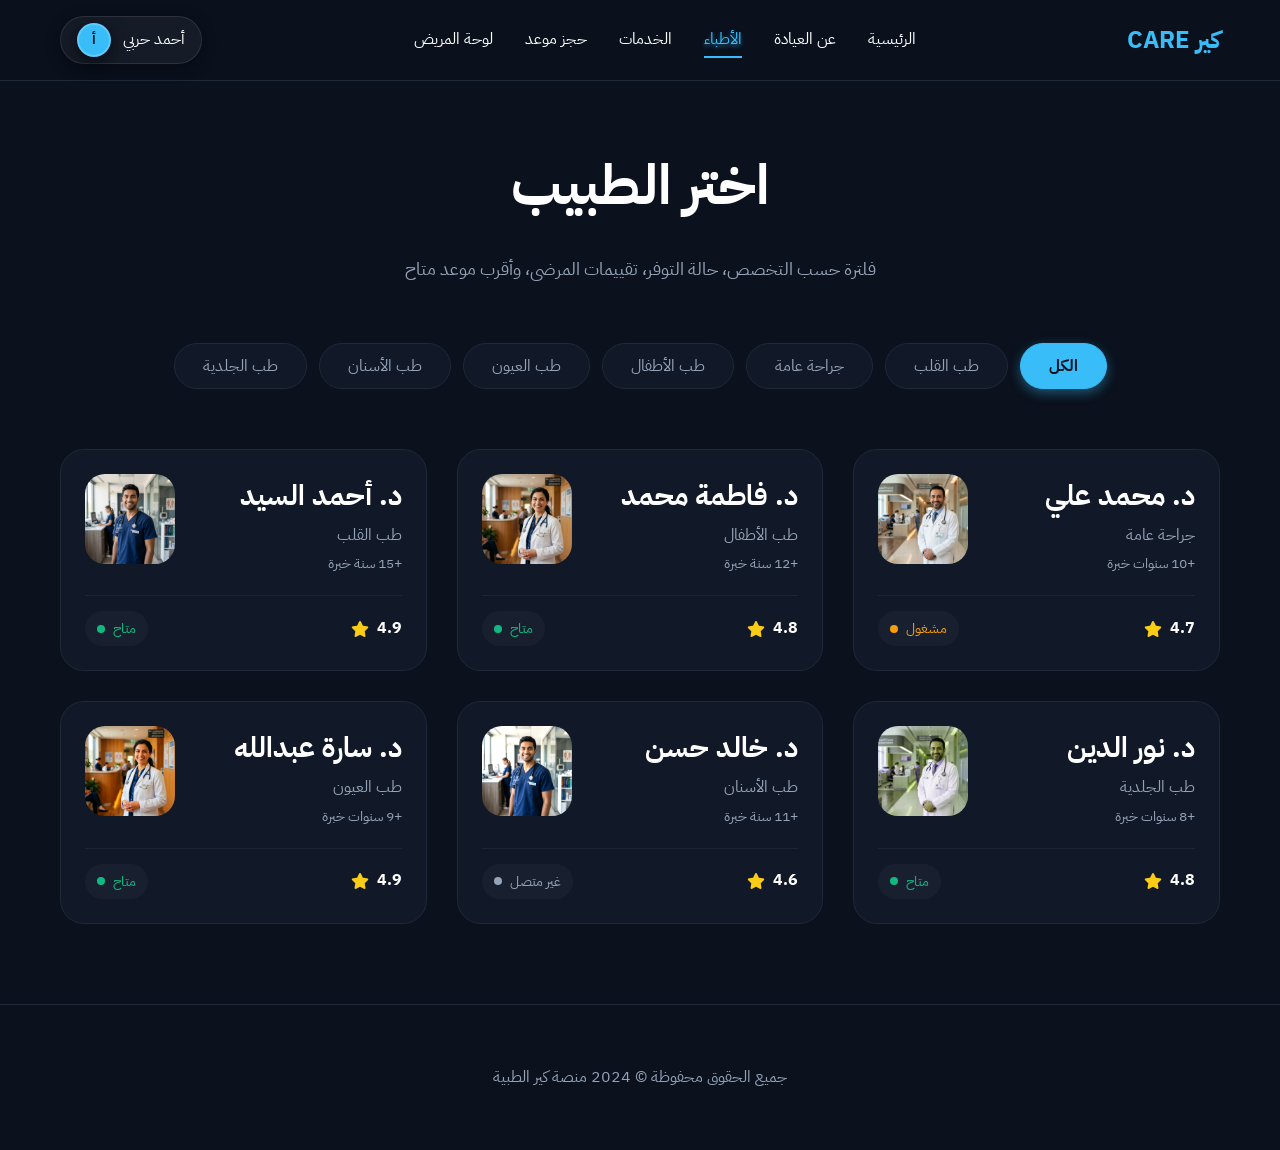
==== Harby/index.html @ 59b9f3dc "path" ====
<!DOCTYPE html>
<html lang="ar" dir="rtl">

<head>
    <meta charset="UTF-8">
    <meta name="viewport" content="width=device-width, initial-scale=1.0">
    <title>اختر طبيبك</title>
    <link rel="stylesheet" href="style.css">
    <link rel="stylesheet" href="https://cdnjs.cloudflare.com/ajax/libs/font-awesome/6.4.0/css/all.min.css">
</head>

<body>
    <nav>
        <div class="container nav-content">
            <div class="logo">
                <h2 style="color: var(--primary); font-weight: 800;">كير CARE</h2>
            </div>
            <div class="nav-links">
                <a href="test.html">الرئيسية</a>
                <a href="about.html">عن العيادة</a>
                <a href="index.html" class="active">الأطباء</a>
                <a href="services.html">الخدمات</a>
                <a href="booking.html">حجز موعد</a>
                <a href="dashboard.html">لوحة المريض</a>
            </div>
            <div class="user-profile">
                <span>أحمد حربي</span>
                <div class="avatar">أ</div>
            </div>
        </div>
    </nav>

    <header class="container page-header">
        <h1>اختر الطبيب</h1>
        <p>فلترة حسب التخصص، حالة التوفر، تقييمات المرضى، وأقرب موعد متاح</p>
    </header>

    <div class="container">
        <div class="filter-container">
            <button class="filter-chip active" onclick="filterDoctors('الكل', this)">الكل</button>
            <button class="filter-chip" onclick="filterDoctors('طب القلب', this)">طب القلب</button>
            <button class="filter-chip" onclick="filterDoctors('جراحة عامة', this)">جراحة عامة</button>
            <button class="filter-chip" onclick="filterDoctors('طب الأطفال', this)">طب الأطفال</button>
            <button class="filter-chip" onclick="filterDoctors('طب العيون', this)">طب العيون</button>
            <button class="filter-chip" onclick="filterDoctors('طب الأسنان', this)">طب الأسنان</button>
            <button class="filter-chip" onclick="filterDoctors('طب الجلدية', this)">طب الجلدية</button>
        </div>

        <div class="doctor-grid" id="doctorGrid">
            <!-- ----------------------------------------------------------------------------------------- -->
            <div class="doctor-card-h" onclick="openDoctorDetails(this)" data-category="جراحة عامة">
                <div class="card-top">
                    <div class="doctor-info">
                        <h3>د. محمد علي</h3>
                        <div class="specialty">جراحة عامة</div>
                        <div class="exp">+10 سنوات خبرة</div>
                    </div>
                    <img src="assets/doctor.png" alt="Doctor" class="doctor-thumb">
                </div>
                <div class="card-bottom">
                    <div class="rating">
                        <span>4.7</span>
                        <i class="fa-solid fa-star"></i>
                    </div>
                    <div class="status-indicator status-busy">
                        <span>مشغول</span>
                        <div class="dot"></div>
                    </div>
                </div>
            </div>

            <!-- ----------------------------------------------------------------------------------------- -->
            <div class="doctor-card-h" onclick="openDoctorDetails(this)" data-category="طب الأطفال">
                <div class="card-top">
                    <div class="doctor-info">
                        <h3>د. فاطمة محمد</h3>
                        <div class="specialty">طب الأطفال</div>
                        <div class="exp">+12 سنة خبرة</div>
                    </div>
                    <img src="assets/doctor_f1.png" alt="Doctor" class="doctor-thumb">
                </div>
                <div class="card-bottom">
                    <div class="rating">
                        <span>4.8</span>
                        <i class="fa-solid fa-star"></i>
                    </div>
                    <div class="status-indicator status-available">
                        <span>متاح</span>
                        <div class="dot"></div>
                    </div>
                </div>
            </div>

            <!-- ------------------------------------------------------------------------------------- -->
            <div class="doctor-card-h" onclick="openDoctorDetails(this)" data-category="طب القلب">
                <div class="card-top">
                    <div class="doctor-info">
                        <h3>د. أحمد السيد</h3>
                        <div class="specialty">طب القلب</div>
                        <div class="exp">+15 سنة خبرة</div>
                    </div>
                    <img src="assets/doctor_m2.png" alt="Doctor" class="doctor-thumb">
                </div>
                <div class="card-bottom">
                    <div class="rating">
                        <span>4.9</span>
                        <i class="fa-solid fa-star"></i>
                    </div>
                    <div class="status-indicator status-available">
                        <span>متاح</span>
                        <div class="dot"></div>
                    </div>
                </div>
            </div>

            <!-- ------------------------------------------------------------------------------------- -->
            <div class="doctor-card-h" onclick="openDoctorDetails(this)" data-category="طب الجلدية">
                <div class="card-top">
                    <div class="doctor-info">
                        <h3>د. نور الدين</h3>
                        <div class="specialty">طب الجلدية</div>
                        <div class="exp">+8 سنوات خبرة</div>
                    </div>
                    <img src="assets/doctor.png" alt="Doctor" class="doctor-thumb" style="filter: hue-rotate(45deg);">
                </div>
                <div class="card-bottom">
                    <div class="rating">
                        <span>4.8</span>
                        <i class="fa-solid fa-star"></i>
                    </div>
                    <div class="status-indicator status-available">
                        <span>متاح</span>
                        <div class="dot"></div>
                    </div>
                </div>
            </div>

            <!-- ------------------------------------------------------------------------------------- -->
            <div class="doctor-card-h" onclick="openDoctorDetails(this)" data-category="طب الأسنان">
                <div class="card-top">
                    <div class="doctor-info">
                        <h3>د. خالد حسن</h3>
                        <div class="specialty">طب الأسنان</div>
                        <div class="exp">+11 سنة خبرة</div>
                    </div>
                    <img src="assets/doctor_m2.png" alt="Doctor" class="doctor-thumb" style="filter: brightness(1.2);">
                </div>
                <div class="card-bottom">
                    <div class="rating">
                        <span>4.6</span>
                        <i class="fa-solid fa-star"></i>
                    </div>
                    <div class="status-indicator status-offline">
                        <span>غير متصل</span>
                        <div class="dot"></div>
                    </div>
                </div>
            </div>

            <!-- ------------------------------------------------------------------------------------- -->
            <div class="doctor-card-h" onclick="openDoctorDetails(this)" data-category="طب العيون">
                <div class="card-top">
                    <div class="doctor-info">
                        <h3>د. سارة عبدالله</h3>
                        <div class="specialty">طب العيون</div>
                        <div class="exp">+9 سنوات خبرة</div>
                    </div>
                    <img src="assets/doctor_f1.png" alt="Doctor" class="doctor-thumb" style="filter: saturate(1.5);">
                </div>
                <div class="card-bottom">
                    <div class="rating">
                        <span>4.9</span>
                        <i class="fa-solid fa-star"></i>
                    </div>
                    <div class="status-indicator status-available">
                        <span>متاح</span>
                        <div class="dot"></div>
                    </div>
                </div>
            </div>
        </div>
    </div>

    </div>
    <!-- --------------------------------------------------------------------=======---------------- -->

    <!-- Doctor Detail Modal -->
    <div class="modal-overlay" id="doctorModal">
        <div class="modal-content">
            <div class="close-btn" onclick="closeModal()">
                <i class="fa-solid fa-xmark"></i>
            </div>
            <div class="modal-body">
                <img src="" alt="Doctor" class="modal-img" id="modalImg">
                <div class="modal-info">
                    <h2 id="modalName"></h2>
                    <span class="modal-spec" id="modalSpec"></span>
                    <p id="modalBio"></p>
                    <div style="display: flex; gap: 15px;">
                        <a href="booking.html" class="btn-primary glow"
                            style="padding: 12px 30px; border-radius: 12px; font-weight: 700;">احجز موعداً الآن</a>
                        <div class="status-indicator" id="modalStatus">
                            <span></span>
                            <div class="dot"></div>
                        </div>
                    </div>
                </div>
            </div>
        </div>
    </div>

    <script>
        function filterDoctors(category, btn) {
            // Update active button
            document.querySelectorAll('.filter-chip').forEach(chip => chip.classList.remove('active'));
            btn.classList.add('active');

            const cards = document.querySelectorAll('.doctor-card-h');
            const grid = document.getElementById('doctorGrid');

            // Add fade-out effect to the grid
            grid.style.opacity = '0';
            grid.style.transform = 'translateY(10px)';
            

            setTimeout(() => {
                cards.forEach(card => {
                    const cardCat = card.getAttribute('data-category');
                    if (category === 'الكل' || cardCat === category) {
                        card.style.display = 'flex';
                    } else {
                        card.style.display = 'none';
                    }
                });

                // Fade in
                grid.style.opacity = '1';
                grid.style.transform = 'translateY(0)';
            }, 300);
        }

        function openDoctorDetails(card) {
            const name = card.querySelector('h3').innerText;
            const spec = card.querySelector('.specialty').innerText;
            const img = card.querySelector('.doctor-thumb').src;
            const statusText = card.querySelector('.status-indicator span').innerText;
            const statusClass = card.querySelector('.status-indicator').classList.item(1);

            document.getElementById('modalName').innerText = name;
            document.getElementById('modalSpec').innerText = spec;
            document.getElementById('modalImg').src = img;
            document.getElementById('modalBio').innerText = `الدكتور ${name} هو أحد أفضل المتخصصين في ${spec} لدينا، مع خبرة واسعة في تقديم أرقى سبل الرعاية الصحية. يكرس وقته لمساعدة المرضى وضمان حصولهم على أفضل خطة علاجية ممكنة.`;

            const modalStatus = document.getElementById('modalStatus');
            modalStatus.className = 'status-indicator ' + statusClass;
            modalStatus.querySelector('span').innerText = statusText;

            document.getElementById('doctorModal').style.display = 'flex';
        }

        function closeModal() {
            document.getElementById('doctorModal').style.display = 'none';
        }

        // Close on overlay click
        window.onclick = function (event) {
            const modal = document.getElementById('doctorModal');
            if (event.target == modal) {
                closeModal();
            }
        }
    </script>

    <footer>

        <div class="container">
            <p>جميع الحقوق محفوظة &copy; 2024 منصة كير الطبية</p>
        </div>
    </footer>
</body>

</html>
---- Harby/style.css ----
@import url('https://fonts.googleapis.com/css2?family=IBM+Plex+Sans+Arabic:wght@100;200;300;400;500;600;700&display=swap');

:root {
    --bg-dark: #0B111D;
    --card-bg: #111827;
    --primary: #38BDF8;
    --primary-hover: #7DD3FC;
    --text-white: #FFFFFF;
    --text-gray: #94A3B8;
    --border: #1F2937;
    --success: #10B981;
    --warning: #F59E0B;
    --font-main: 'IBM Plex Sans Arabic', sans-serif;
}

* {
    margin: 0;
    padding: 0;
    box-sizing: border-box;
    font-family: var(--font-main);
}

body {
    background-color: var(--bg-dark);
    color: var(--text-white);
    direction: rtl;
    line-height: 1.6;
    overflow-x: hidden;
    animation: fadeIn 0.8s ease-out;
}

@keyframes fadeIn {
    from {
        opacity: 0;
        transform: translateY(10px);
    }

    to {
        opacity: 1;
        transform: translateY(0);
    }
}

a {
    text-decoration: none;
    color: inherit;
    transition: 0.3s;
}

button {
    cursor: pointer;
    border: none;
    outline: none;
    transition: 0.3s;
}

.container {
    max-width: 1200px;
    margin: 0 auto;
    padding: 0 20px;
}

/* Navigation */
nav {
    position: sticky;
    top: 0;
    background: rgba(11, 17, 29, 0.8);
    backdrop-filter: blur(12px);
    border-bottom: 1px solid var(--border);
    z-index: 1000;
    padding: 1rem 0;
}

.nav-content {
    display: flex;
    justify-content: space-between;
    align-items: center;
}

.nav-links {
    display: flex;
    gap: 2rem;
}

.nav-links a {
    position: relative;
    transition: color 0.3s;
}

.nav-links a::after {
    content: '';
    position: absolute;
    bottom: -5px;
    left: 50%;
    width: 0;
    height: 2px;
    background: var(--primary);
    transition: width 0.3s ease, left 0.3s ease;
    transform: translateX(-50%);
}

.nav-links a:hover::after,
.nav-links a.active::after {
    width: 100%;
    left: 50%;
}

.nav-links a:hover,
.nav-links a.active {
    color: var(--primary);
}

.nav-links a.active {
    text-shadow: 0 2px 4px rgba(56, 189, 248, 0.6);
}

.user-profile {
    display: flex;
    align-items: center;
    gap: 12px;
    padding: 6px 16px;
    background: rgba(255, 255, 255, 0.05);
    backdrop-filter: blur(10px);
    border: 1px solid rgba(255, 255, 255, 0.1);
    border-radius: 100px;
    box-shadow: 0 4px 15px rgba(0, 0, 0, 0.3);
    transition: 0.3s;
    cursor: pointer;
}

.user-profile:hover {
    background: rgba(255, 255, 255, 0.1);
    border-color: var(--primary);
}

.avatar {
    width: 34px;
    height: 34px;
    background: var(--primary);
    border-radius: 50%;
    display: flex;
    align-items: center;
    justify-content: center;
    font-weight: 700;
    font-size: 0.9rem;
    color: var(--bg-dark);
    border: 2px solid rgba(255, 255, 255, 0.2);
    box-shadow: 0 6px 18px rgba(0, 0, 0, 0.6);
}

/* Buttons */
.btn {
    display: inline-flex;
    align-items: center;
    justify-content: center;
    gap: 10px;
    padding: 12px 32px;
    border-radius: 14px;
    font-weight: 700;
    font-size: 1.05rem;
    text-align: center;
    border: none;
    cursor: pointer;
}

.btn-primary {
    background: var(--primary);
    color: var(--bg-dark);
    box-shadow: 0 10px 20px rgba(56, 189, 248, 0.3);
}

.btn-secondary {
    background: transparent;
    border: 1px solid var(--border);
    color: var(--text-white);
    box-shadow: 0 4px 10px rgba(0, 0, 0, 0.3);
}

/* Page Header */
.page-header {
    text-align: center;
    padding: 60px 0;
}

.page-header .category-label {
    color: var(--primary);
    font-weight: 700;
    margin-bottom: 10px;
    display: block;
}

.page-header h1 {
    font-size: 3.5rem;
    font-weight: 800;
    margin-bottom: 1.5rem;
}

.page-header p {
    color: var(--text-gray);
    font-size: 1.1rem;
    max-width: 600px;
    margin: 0 auto;
}

/* Filter Chips */
.filter-container {
    display: flex;
    justify-content: center;
    gap: 12px;
    flex-wrap: wrap;
    margin-bottom: 60px;
}

.filter-chip {
    padding: 10px 28px;
    border-radius: 100px;
    background: #111827;
    border: 1px solid var(--border);
    color: var(--text-gray);
    font-size: 1rem;
    cursor: pointer;
    transition: 0.3s;
}

.filter-chip.active {
    background: var(--primary);
    color: var(--bg-dark);
    border-color: var(--primary);
    font-weight: 700;
    box-shadow: 0 4px 12px rgba(56, 189, 248, 0.4);
}

.filter-chip:hover:not(.active) {
    background: rgba(255, 255, 255, 0.05);
    border-color: var(--text-gray);
}

/* Grid */
.doctor-grid {
    display: grid;
    grid-template-columns: repeat(auto-fill, minmax(350px, 1fr));
    gap: 30px;
    margin-bottom: 80px;
    transition: opacity 0.3s ease, transform 0.3s ease;
}

/* Horizontal Doctor Card */
.doctor-card-h {
    background: #111827;
    border: 1px solid var(--border);
    border-radius: 24px;
    padding: 24px;
    display: flex;
    flex-direction: column;
    gap: 20px;
    transition: 0.3s;
    cursor: pointer;
}

.doctor-card-h:hover,
.doctor-card-h.active {
    border-color: var(--primary);
    box-shadow: 0 0 20px rgba(56, 189, 248, 0.1);
}

.card-top {
    display: flex;
    justify-content: space-between;
    align-items: flex-start;
}

.doctor-info {
    text-align: right;
}

.doctor-info h3 {
    font-size: 1.75rem;
    font-weight: 700;
    margin-bottom: 4px;
}

.doctor-info .specialty {
    color: var(--text-gray);
    font-size: 1rem;
    margin-bottom: 4px;
}

.doctor-info .exp {
    color: var(--text-gray);
    font-size: 0.9rem;
}

.doctor-thumb {
    width: 90px;
    height: 90px;
    border-radius: 20px;
    object-fit: cover;
}

.card-bottom {
    display: flex;
    justify-content: space-between;
    align-items: center;
    padding-top: 15px;
    border-top: 1px solid rgba(255, 255, 255, 0.05);
}

.rating {
    display: flex;
    align-items: center;
    gap: 8px;
    font-weight: 700;
}

.rating i {
    color: #FACC15;
}

.status-indicator {
    display: flex;
    align-items: center;
    gap: 8px;
    padding: 6px 12px;
    border-radius: 100px;
    background: rgba(255, 255, 255, 0.03);
    font-size: 0.9rem;
}

.dot {
    width: 8px;
    height: 8px;
    border-radius: 50%;
}

.status-available .dot {
    background: #10B981;
}

.status-available {
    color: #10B981;
}

.status-busy .dot {
    background: #F59E0B;
}

.status-busy {
    color: #F59E0B;
}

.status-offline .dot {
    background: #94A3B8;
}

.status-offline {
    color: #94A3B8;
}

footer {
    padding: 60px 0;
    border-top: 1px solid var(--border);
    text-align: center;
    color: var(--text-gray);
}

/* Doctor Detail Modal */
.modal-overlay {
    position: fixed;
    top: 0;
    left: 0;
    width: 100%;
    height: 100%;
    background: rgba(11, 17, 29, 0.85);
    backdrop-filter: blur(10px);
    display: none;
    justify-content: center;
    align-items: center;
    z-index: 2000;
    animation: fadeIn 0.4s ease-out;
}

.modal-content {
    background: linear-gradient(145deg, #111827, #0B111D);
    border: 1px solid rgba(56, 189, 248, 0.3);
    border-radius: 40px;
    width: 90%;
    max-width: 900px;
    padding: 50px;
    position: relative;
    box-shadow: 0 40px 100px rgba(0, 0, 0, 0.8);
    overflow: hidden;
}

.modal-content::before {
    content: '';
    position: absolute;
    top: -50%;
    left: -50%;
    width: 200%;
    height: 200%;
    background: radial-gradient(circle, rgba(56, 189, 248, 0.05) 0%, transparent 70%);
    pointer-events: none;
}

.close-btn {
    position: absolute;
    top: 25px;
    left: 25px;
    font-size: 1.5rem;
    color: var(--text-gray);
    cursor: pointer;
    transition: 0.3s;
}

.close-btn:hover {
    color: var(--primary);
}

.modal-body {
    display: grid;
    grid-template-columns: 300px 1fr;
    gap: 40px;
}

.modal-img {
    width: 100%;
    height: 400px;
    object-fit: cover;
    border-radius: 20px;
}

.modal-info h2 {
    font-size: 2.5rem;
    margin-bottom: 10px;
}

.modal-info .modal-spec {
    color: var(--primary);
    font-weight: 700;
    font-size: 1.2rem;
    margin-bottom: 20px;
    display: block;
}

.modal-info p {
    color: var(--text-gray);
    margin-bottom: 30px;
    line-height: 1.8;
}

@media (max-width: 768px) {
    .modal-body {
        grid-template-columns: 1fr;
    }

    .modal-img {
        height: 250px;
    }
}

/* Responsive */

@media (max-width: 768px) {
    .page-header h1 {
        font-size: 2.5rem;
    }

    .doctor-grid {
        grid-template-columns: 1fr;
    }
}
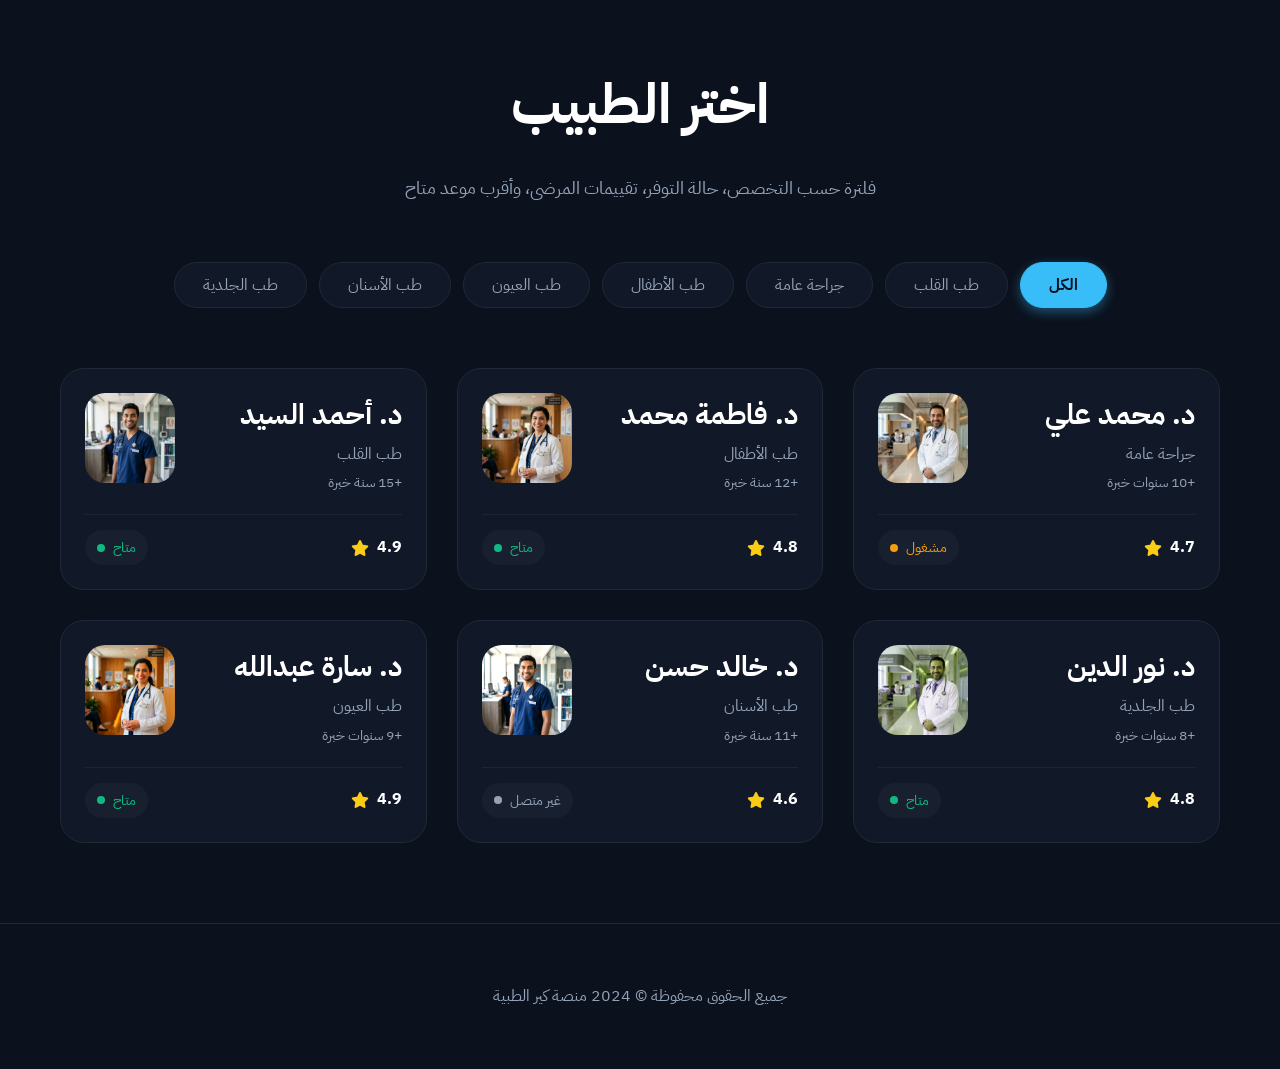
==== commit fee45922: "add andro" ====
--- a/Harby/index.html
+++ b/Harby/index.html
@@ -10,25 +10,6 @@
 </head>
 
 <body>
-    <nav>
-        <div class="container nav-content">
-            <div class="logo">
-                <h2 style="color: var(--primary); font-weight: 800;">كير CARE</h2>
-            </div>
-            <div class="nav-links">
-                <a href="test.html">الرئيسية</a>
-                <a href="about.html">عن العيادة</a>
-                <a href="index.html" class="active">الأطباء</a>
-                <a href="services.html">الخدمات</a>
-                <a href="booking.html">حجز موعد</a>
-                <a href="dashboard.html">لوحة المريض</a>
-            </div>
-            <div class="user-profile">
-                <span>أحمد حربي</span>
-                <div class="avatar">أ</div>
-            </div>
-        </div>
-    </nav>
 
     <header class="container page-header">
         <h1>اختر الطبيب</h1>
@@ -221,7 +202,7 @@
             // Add fade-out effect to the grid
             grid.style.opacity = '0';
             grid.style.transform = 'translateY(10px)';
-            
+
 
             setTimeout(() => {
                 cards.forEach(card => {
--- a/Harby/style.css
+++ b/Harby/style.css
@@ -1,28 +1,15 @@
 @import url('https://fonts.googleapis.com/css2?family=IBM+Plex+Sans+Arabic:wght@100;200;300;400;500;600;700&display=swap');
-
-:root {
-    --bg-dark: #0B111D;
-    --card-bg: #111827;
-    --primary: #38BDF8;
-    --primary-hover: #7DD3FC;
-    --text-white: #FFFFFF;
-    --text-gray: #94A3B8;
-    --border: #1F2937;
-    --success: #10B981;
-    --warning: #F59E0B;
-    --font-main: 'IBM Plex Sans Arabic', sans-serif;
-}
 
 * {
     margin: 0;
     padding: 0;
     box-sizing: border-box;
-    font-family: var(--font-main);
+    font-family:'IBM Plex Sans Arabic', sans-serif ;
 }
 
 body {
-    background-color: var(--bg-dark);
-    color: var(--text-white);
+    background-color: #0B111D;
+    color: #FFFFFF;
     direction: rtl;
     line-height: 1.6;
     overflow-x: hidden;
@@ -60,95 +47,7 @@
     padding: 0 20px;
 }
 
-/* Navigation */
-nav {
-    position: sticky;
-    top: 0;
-    background: rgba(11, 17, 29, 0.8);
-    backdrop-filter: blur(12px);
-    border-bottom: 1px solid var(--border);
-    z-index: 1000;
-    padding: 1rem 0;
-}
-
-.nav-content {
-    display: flex;
-    justify-content: space-between;
-    align-items: center;
-}
-
-.nav-links {
-    display: flex;
-    gap: 2rem;
-}
-
-.nav-links a {
-    position: relative;
-    transition: color 0.3s;
-}
-
-.nav-links a::after {
-    content: '';
-    position: absolute;
-    bottom: -5px;
-    left: 50%;
-    width: 0;
-    height: 2px;
-    background: var(--primary);
-    transition: width 0.3s ease, left 0.3s ease;
-    transform: translateX(-50%);
-}
-
-.nav-links a:hover::after,
-.nav-links a.active::after {
-    width: 100%;
-    left: 50%;
-}
-
-.nav-links a:hover,
-.nav-links a.active {
-    color: var(--primary);
-}
-
-.nav-links a.active {
-    text-shadow: 0 2px 4px rgba(56, 189, 248, 0.6);
-}
-
-.user-profile {
-    display: flex;
-    align-items: center;
-    gap: 12px;
-    padding: 6px 16px;
-    background: rgba(255, 255, 255, 0.05);
-    backdrop-filter: blur(10px);
-    border: 1px solid rgba(255, 255, 255, 0.1);
-    border-radius: 100px;
-    box-shadow: 0 4px 15px rgba(0, 0, 0, 0.3);
-    transition: 0.3s;
-    cursor: pointer;
-}
-
-.user-profile:hover {
-    background: rgba(255, 255, 255, 0.1);
-    border-color: var(--primary);
-}
-
-.avatar {
-    width: 34px;
-    height: 34px;
-    background: var(--primary);
-    border-radius: 50%;
-    display: flex;
-    align-items: center;
-    justify-content: center;
-    font-weight: 700;
-    font-size: 0.9rem;
-    color: var(--bg-dark);
-    border: 2px solid rgba(255, 255, 255, 0.2);
-    box-shadow: 0 6px 18px rgba(0, 0, 0, 0.6);
-}
-
-/* Buttons */
+
 .btn {
     display: inline-flex;
     align-items: center;
@@ -164,26 +63,25 @@
 }
 
 .btn-primary {
-    background: var(--primary);
-    color: var(--bg-dark);
+    background:  #38BDF8;
+    color:#0B111D;
     box-shadow: 0 10px 20px rgba(56, 189, 248, 0.3);
 }
 
 .btn-secondary {
     background: transparent;
-    border: 1px solid var(--border);
-    color: var(--text-white);
+    border: 1px solid #1F2937;
+    color: #FFFFFF;
     box-shadow: 0 4px 10px rgba(0, 0, 0, 0.3);
 }
 
-/* Page Header */
 .page-header {
     text-align: center;
     padding: 60px 0;
 }
 
 .page-header .category-label {
-    color: var(--primary);
+    color:#38BDF8;
     font-weight: 700;
     margin-bottom: 10px;
     display: block;
@@ -196,13 +94,12 @@
 }
 
 .page-header p {
-    color: var(--text-gray);
+    color: #94A3B8;
     font-size: 1.1rem;
     max-width: 600px;
     margin: 0 auto;
 }
 
-/* Filter Chips */
 .filter-container {
     display: flex;
     justify-content: center;
@@ -215,27 +112,26 @@
     padding: 10px 28px;
     border-radius: 100px;
     background: #111827;
-    border: 1px solid var(--border);
-    color: var(--text-gray);
+    border: 1px solid #1F2937;
+    color:  #94A3B8;
     font-size: 1rem;
     cursor: pointer;
     transition: 0.3s;
 }
 
 .filter-chip.active {
-    background: var(--primary);
-    color: var(--bg-dark);
-    border-color: var(--primary);
+    background: #38BDF8;
+    color: #0B111D;
+    border-color:#38BDF8;
     font-weight: 700;
     box-shadow: 0 4px 12px rgba(56, 189, 248, 0.4);
 }
 
 .filter-chip:hover:not(.active) {
     background: rgba(255, 255, 255, 0.05);
-    border-color: var(--text-gray);
-}
-
-/* Grid */
+    border-color: #94A3B8;
+}
+
 .doctor-grid {
     display: grid;
     grid-template-columns: repeat(auto-fill, minmax(350px, 1fr));
@@ -244,10 +140,9 @@
     transition: opacity 0.3s ease, transform 0.3s ease;
 }
 
-/* Horizontal Doctor Card */
 .doctor-card-h {
     background: #111827;
-    border: 1px solid var(--border);
+    border: 1px solid #1F2937;
     border-radius: 24px;
     padding: 24px;
     display: flex;
@@ -259,7 +154,7 @@
 
 .doctor-card-h:hover,
 .doctor-card-h.active {
-    border-color: var(--primary);
+    border-color: #38BDF8;
     box-shadow: 0 0 20px rgba(56, 189, 248, 0.1);
 }
 
@@ -280,13 +175,13 @@
 }
 
 .doctor-info .specialty {
-    color: var(--text-gray);
+    color:  #94A3B8;
     font-size: 1rem;
     margin-bottom: 4px;
 }
 
 .doctor-info .exp {
-    color: var(--text-gray);
+    color:  #94A3B8;
     font-size: 0.9rem;
 }
 
@@ -358,12 +253,11 @@
 
 footer {
     padding: 60px 0;
-    border-top: 1px solid var(--border);
+    border-top: 1px solid #1F2937;
     text-align: center;
-    color: var(--text-gray);
-}
-
-/* Doctor Detail Modal */
+    color:  #94A3B8;
+}
+
 .modal-overlay {
     position: fixed;
     top: 0;
@@ -407,13 +301,13 @@
     top: 25px;
     left: 25px;
     font-size: 1.5rem;
-    color: var(--text-gray);
+    color:  #94A3B8;
     cursor: pointer;
     transition: 0.3s;
 }
 
 .close-btn:hover {
-    color: var(--primary);
+    color: #38BDF8;
 }
 
 .modal-body {
@@ -435,7 +329,7 @@
 }
 
 .modal-info .modal-spec {
-    color: var(--primary);
+    color: #38BDF8;
     font-weight: 700;
     font-size: 1.2rem;
     margin-bottom: 20px;
@@ -443,29 +337,8 @@
 }
 
 .modal-info p {
-    color: var(--text-gray);
+    color:  #94A3B8;
     margin-bottom: 30px;
     line-height: 1.8;
 }
 
-@media (max-width: 768px) {
-    .modal-body {
-        grid-template-columns: 1fr;
-    }
-
-    .modal-img {
-        height: 250px;
-    }
-}
-
-/* Responsive */
-
-@media (max-width: 768px) {
-    .page-header h1 {
-        font-size: 2.5rem;
-    }
-
-    .doctor-grid {
-        grid-template-columns: 1fr;
-    }
-}
